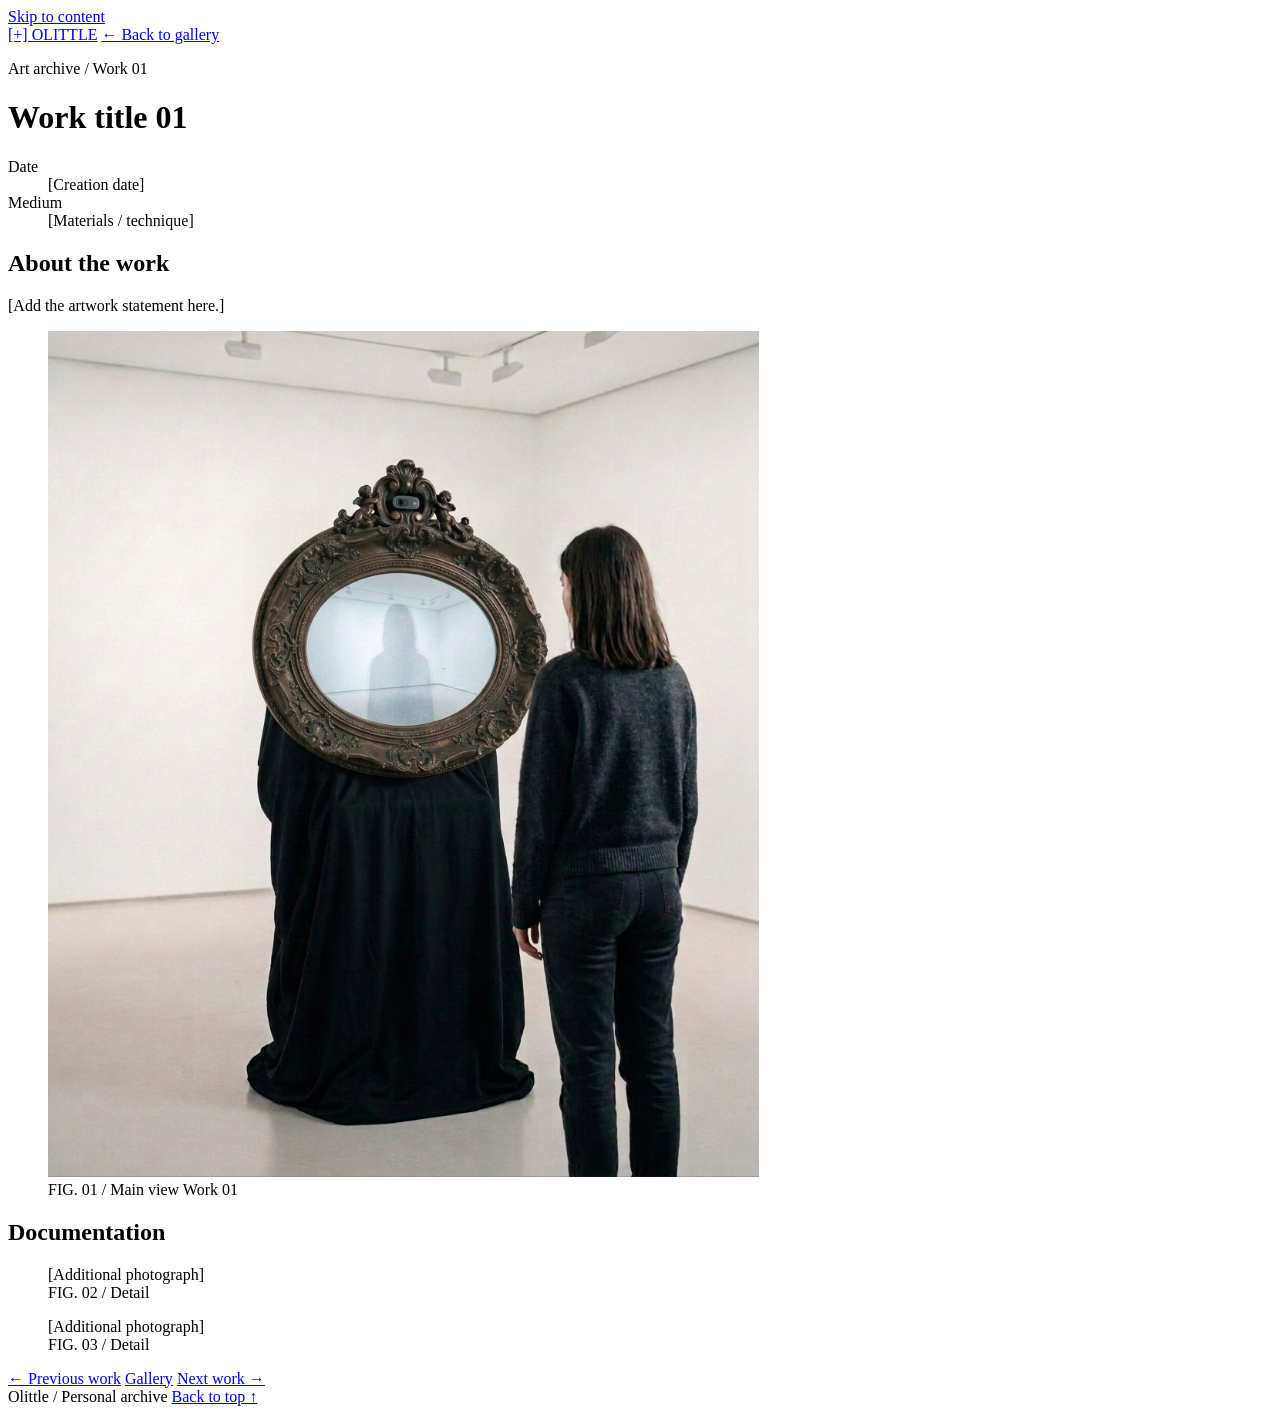
==== projects/work-01.html @ fb34ba58 "Create work-01.html" ====
<!doctype html>
<html lang="en">
<head>
  <meta charset="utf-8">
  <meta name="viewport" content="width=device-width, initial-scale=1">
  <meta name="theme-color" content="#111510">
  <!-- Replace the title and description when adding the artwork. -->
  <meta name="description" content="Work 01 — artwork documentation in the Olittle archive.">
  <title>Work title 01 / Olittle</title>
  <link rel="stylesheet" href="artwork.css">
</head>
<body id="top">
  <a class="skip-link" href="#main">Skip to content</a>
  <header class="site-header">
    <div class="container header-inner">
      <a class="brand" href="../index.html">[+] OLITTLE</a>
      <a class="back-link" href="../index.html#gallery-title">← Back to gallery</a>
    </div>
  </header>
  <main id="main" class="container">
    <header class="intro">
      <p class="eyebrow">Art archive / Work 01</p>
      <h1>Work title 01</h1>
    </header>
    <section class="overview" aria-label="Artwork information">
      <dl class="metadata">
        <div>
          <dt>Date</dt>
          <!-- Example: <dd><time datetime="2026-10">October 2026</time></dd> -->
          <dd class="placeholder">[Creation date]</dd>
        </div>
        <div>
          <dt>Medium</dt>
          <dd class="placeholder">[Materials / technique]</dd>
        </div>
        <!-- Optional:
        <div><dt>Dimensions</dt><dd>[Dimensions]</dd></div>
        -->
      </dl>
      <div>
        <h2 class="section-label">About the work</h2>
        <div class="statement">
          <p class="placeholder">[Add the artwork statement here.]</p>
          <!-- Add further paragraphs with <p>Your text.</p> -->
        </div>
      </div>
    </section>
    <figure>
      <div class="photo-frame">
        <a class="photo-link" href="../assets/art/work-01-cover.png" aria-label="Open the main artwork photograph">
          <img src="../assets/art/work-01-cover.png" alt="Main photograph of Work 01; replace with an accurate description" fetchpriority="high" decoding="async">
        </a>
      </div>
      <figcaption class="caption">
        <span>FIG. 01 / Main view</span>
        <span>Work 01</span>
      </figcaption>
    </figure>
    <section class="documentation" aria-labelledby="documentation-title">
      <h2 id="documentation-title" class="section-label">Documentation</h2>
      <div class="photo-grid">
        <figure>
          <!-- Replace the placeholder div with:
          <div class="photo-frame">
            <a class="photo-link" href="../assets/art/work-01-detail-01.jpg">
              <img src="../assets/art/work-01-detail-01.jpg"
                   alt="Describe the detail shown" loading="lazy" decoding="async">
            </a>
          </div>
          -->
          <div class="photo-placeholder">[Additional photograph]</div>
          <figcaption class="caption"><span>FIG. 02 / Detail</span></figcaption>
        </figure>
        <figure>
          <!-- Replace the placeholder div with:
          <div class="photo-frame">
            <a class="photo-link" href="../assets/art/work-01-detail-02.jpg">
              <img src="../assets/art/work-01-detail-02.jpg"
                   alt="Describe the second view" loading="lazy" decoding="async">
            </a>
          </div>
          -->
          <div class="photo-placeholder">[Additional photograph]</div>
          <figcaption class="caption"><span>FIG. 03 / Detail</span></figcaption>
        </figure>
      </div>
    </section>
    <nav class="work-nav" aria-label="Artwork navigation">
      <a href="work-03.html">← Previous work</a>
      <a href="../index.html#gallery-title">Gallery</a>
      <a href="work-02.html">Next work →</a>
    </nav>
  </main>
  <footer class="site-footer">
    <div class="container footer-inner">
      <span>Olittle / Personal archive</span>
      <a href="#top">Back to top ↑</a>
    </div>
  </footer>
</body>
</html>
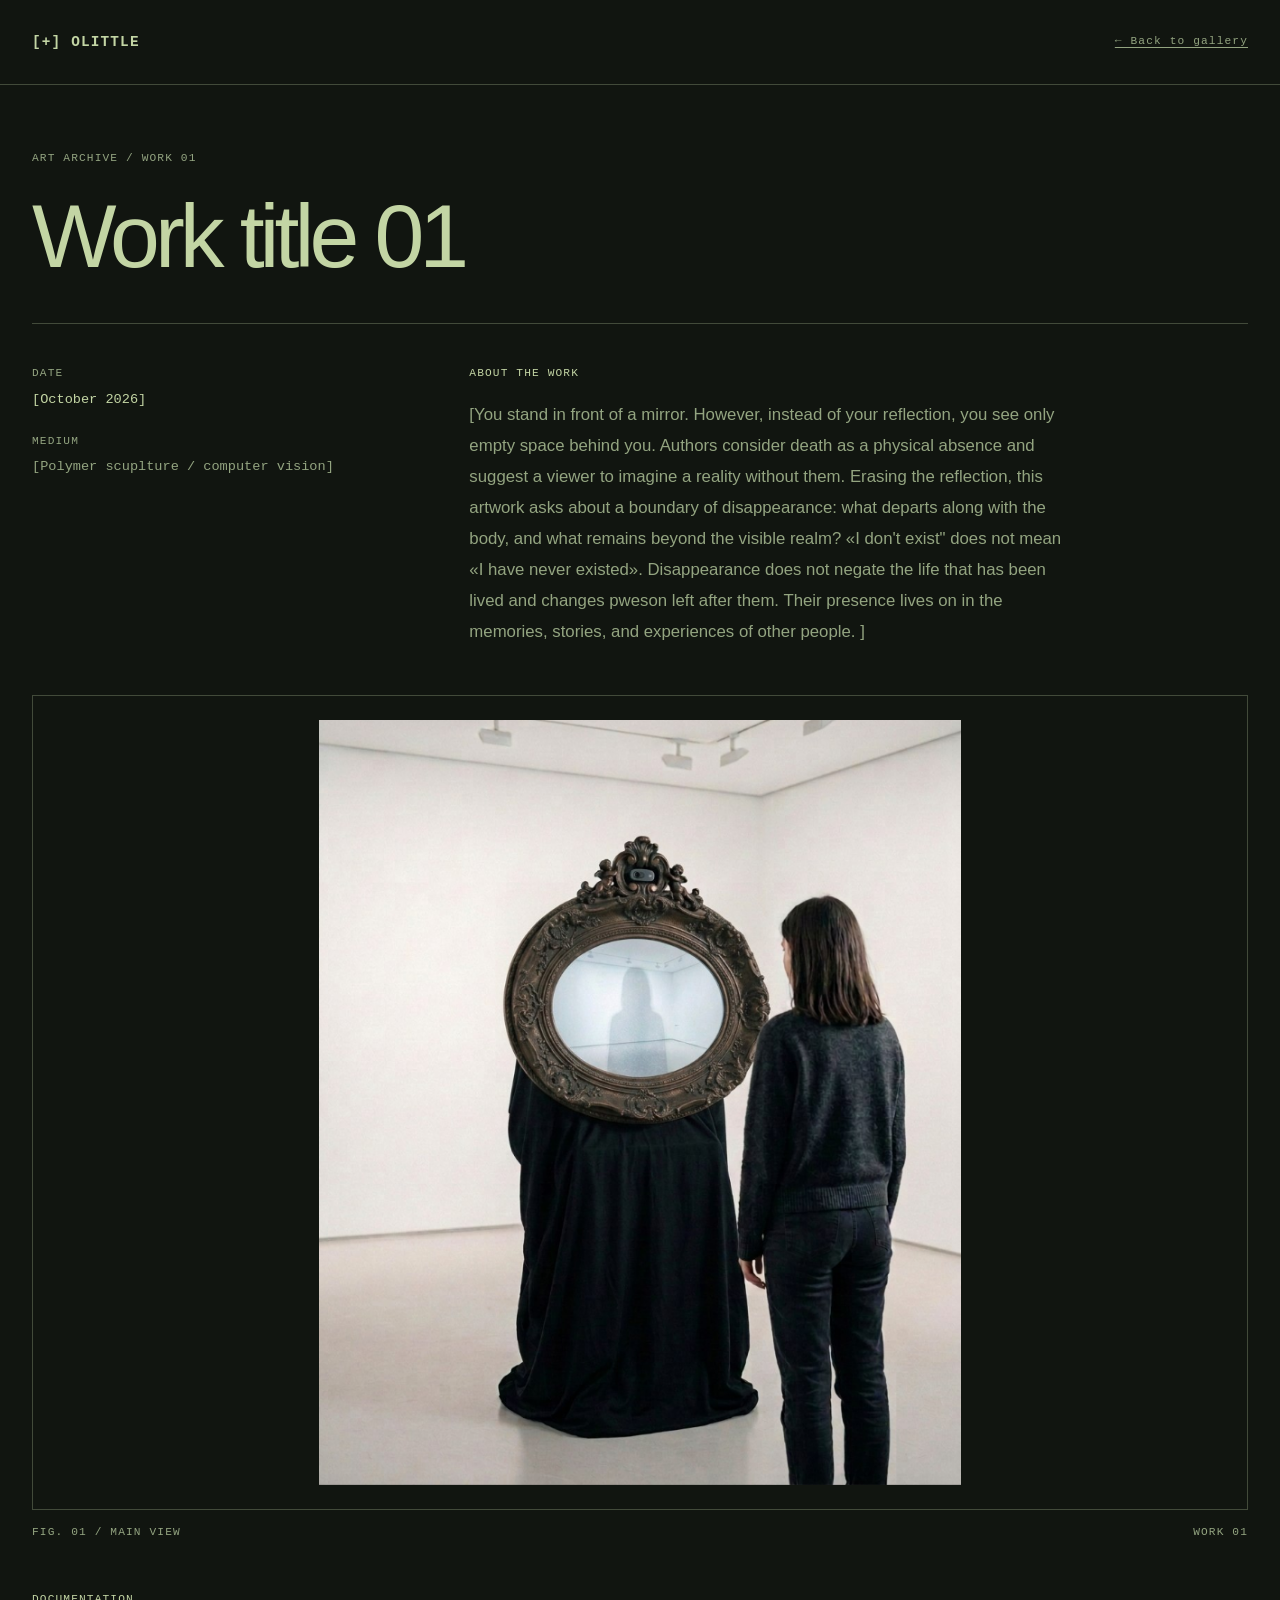
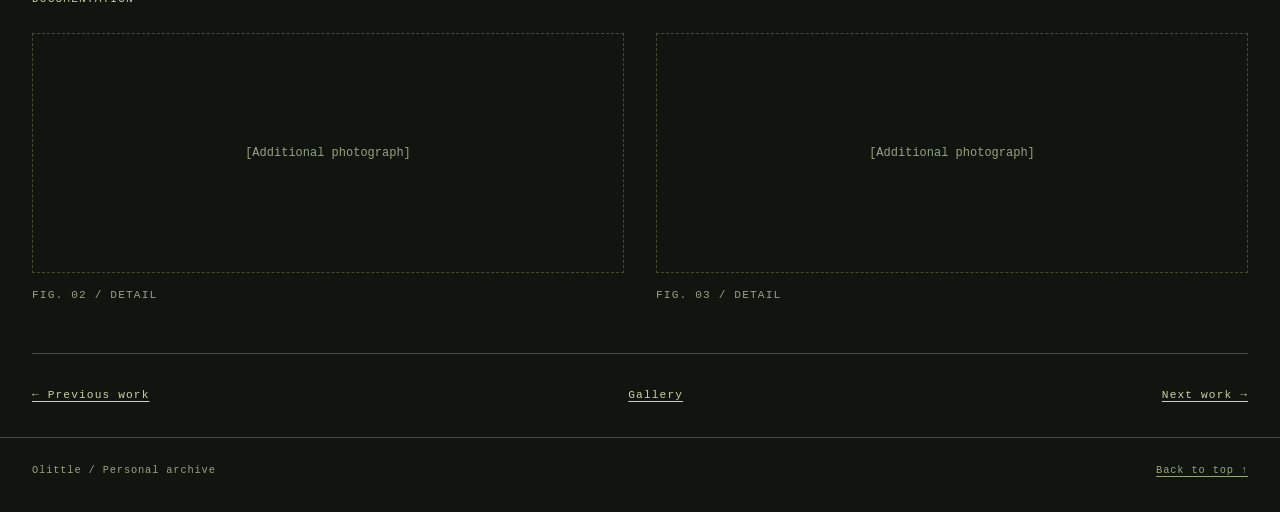
==== commit 1916ed95: "Update work-01.html" ====
--- a/projects/work-01.html
+++ b/projects/work-01.html
@@ -6,7 +6,7 @@
   <meta name="theme-color" content="#111510">
   <!-- Replace the title and description when adding the artwork. -->
   <meta name="description" content="Work 01 — artwork documentation in the Olittle archive.">
-  <title>Work title 01 / Olittle</title>
+  <title>The world without me / Anastasiia Murzina, Albina Rakhimova</title>
   <link rel="stylesheet" href="artwork.css">
 </head>
 <body id="top">
@@ -26,21 +26,21 @@
       <dl class="metadata">
         <div>
           <dt>Date</dt>
-          <!-- Example: <dd><time datetime="2026-10">October 2026</time></dd> -->
-          <dd class="placeholder">[Creation date]</dd>
+          <dd><time datetime="2026-10">[October 2026]</time></dd>
         </div>
         <div>
           <dt>Medium</dt>
-          <dd class="placeholder">[Materials / technique]</dd>
+          <dd class="placeholder">[Polymer scuplture / computer vision]</dd>
         </div>
-        <!-- Optional:
-        <div><dt>Dimensions</dt><dd>[Dimensions]</dd></div>
-        -->
       </dl>
       <div>
         <h2 class="section-label">About the work</h2>
         <div class="statement">
-          <p class="placeholder">[Add the artwork statement here.]</p>
+          <p class="placeholder">[You stand in front of a mirror. However, instead of your reflection, you see only empty space behind you. 
+Authors consider death as a physical absence and suggest a viewer to imagine a reality without them. Erasing the reflection, this artwork asks about a boundary of 
+disappearance: what departs along with the body, and what remains beyond the visible realm?
+«I don't exist" does not mean «I have never existed». Disappearance does not negate the life that has been lived and changes pweson left after them. Their presence lives on in the memories, stories, and experiences of other people.
+]</p>
           <!-- Add further paragraphs with <p>Your text.</p> -->
         </div>
       </div>
--- a/projects/artwork.css
+++ b/projects/artwork.css
@@ -0,0 +1,3 @@
+/* Shared artwork-page styles */
+:root{color-scheme:dark;--bg:#111510;--fg:#c3d5a4;--muted:#93a480;--line:rgba(195,213,164,.28);--width:1240px;--mono:"Courier New",Courier,monospace;--sans:Arial,Helvetica,sans-serif}
+*{box-sizing:border-box}html{scroll-behavior:smooth}body{margin:0;background:var(--bg);color:var(--fg);font:1rem/1.7 var(--mono)}::selection{background:var(--fg);color:var(--bg)}a{color:inherit;text-underline-offset:.3em}a:focus-visible{outline:2px solid var(--fg);outline-offset:5px}img{display:block;max-width:100%}h1,h2,p,figure,dl,dd{margin:0}.container{width:min(calc(100% - 4rem),var(--width));margin-inline:auto}.skip-link{position:absolute;left:1rem;top:-6rem;padding:.7rem;background:var(--fg);color:var(--bg)}.skip-link:focus{top:1rem}.site-header{border-bottom:1px solid var(--line)}.header-inner{min-height:84px;display:flex;justify-content:space-between;align-items:center;gap:1.5rem}.brand{font-size:.9rem;font-weight:bold;letter-spacing:.08em;text-decoration:none}.back-link,.eyebrow,.caption,.section-label,.metadata dt,.work-nav{font-size:.7rem;letter-spacing:.1em}.back-link,.eyebrow,.metadata dt,.caption{color:var(--muted)}.intro{padding:4rem 0 2.5rem}.eyebrow{text-transform:uppercase;margin-bottom:1.3rem}h1{font:400 clamp(2.8rem,7vw,6.5rem)/1.05 var(--sans);letter-spacing:-.055em;overflow-wrap:anywhere}.overview{display:grid;grid-template-columns:1fr 2fr;gap:3rem;padding:2.5rem 0 3rem;border-top:1px solid var(--line)}.metadata{display:grid;gap:1.3rem;align-content:start}.metadata dt{text-transform:uppercase;margin-bottom:.3rem}.metadata dd{font-size:.85rem}.section-label{font-weight:normal;text-transform:uppercase;margin-bottom:1rem}.statement{max-width:65ch;font-family:var(--sans);font-size:1.05rem;line-height:1.85}.statement p+p{margin-top:1rem}.placeholder{color:var(--muted)}.photo-link{display:block}.photo-link:focus-visible{outline-offset:7px}.photo-frame{border:1px solid var(--line);padding:clamp(.5rem,2vw,1.5rem)}.photo-frame img{width:100%;height:auto;max-height:85vh;object-fit:contain}.caption{display:flex;justify-content:space-between;gap:1rem;margin-top:.8rem;text-transform:uppercase}.documentation{padding:3rem 0}.photo-grid{display:grid;grid-template-columns:repeat(2,minmax(0,1fr));gap:2rem;margin-top:1.5rem}.photo-placeholder{min-height:240px;border:1px dashed var(--line);display:grid;place-items:center;text-align:center;padding:1rem;color:var(--muted);font-size:.75rem}.work-nav{display:flex;justify-content:space-between;flex-wrap:wrap;gap:1rem;padding:2rem 0;border-top:1px solid var(--line)}.site-footer{border-top:1px solid var(--line);padding:1.5rem 0 2rem;color:var(--muted);font-size:.65rem;letter-spacing:.08em}.footer-inner{display:flex;justify-content:space-between;gap:1rem;flex-wrap:wrap}@media(max-width:680px){.container{width:calc(100% - 2rem)}.header-inner{min-height:100px;align-items:flex-start;justify-content:center;flex-direction:column;gap:.5rem}.intro{padding-top:2.5rem}.overview{grid-template-columns:1fr;gap:2rem}.metadata{grid-template-columns:1fr 1fr}.photo-grid{grid-template-columns:1fr}.caption{font-size:.6rem}.statement{font-size:1rem}}@media(prefers-reduced-motion:reduce){html{scroll-behavior:auto}}
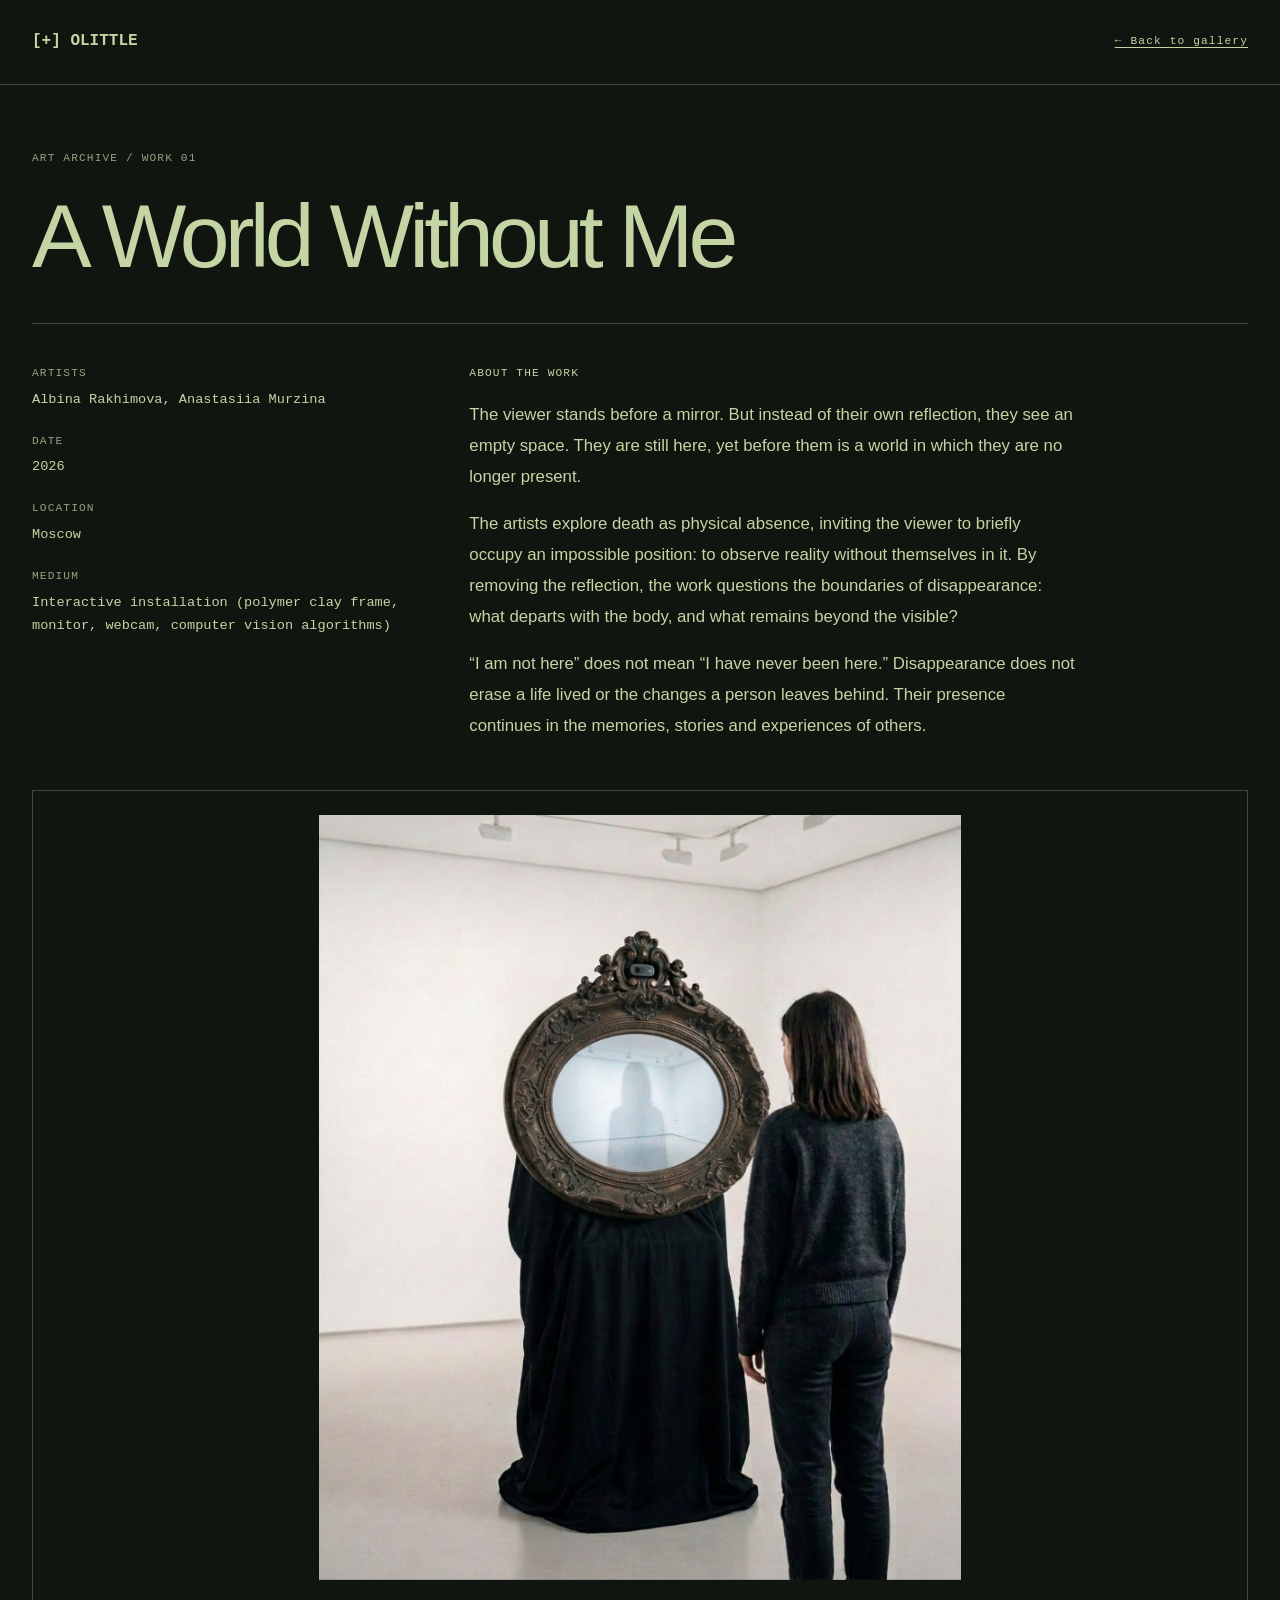
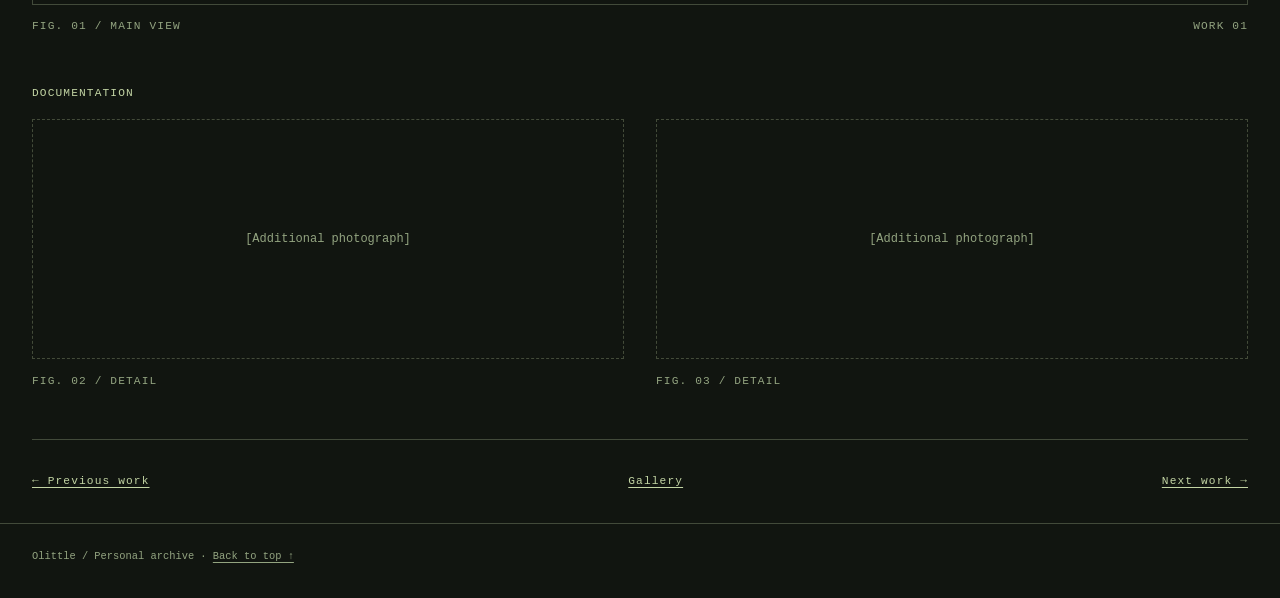
==== commit d7d12a24: "Update work-01.html" ====
--- a/projects/work-01.html
+++ b/projects/work-01.html
@@ -1,101 +1,44 @@
 <!doctype html>
 <html lang="en">
 <head>
-  <meta charset="utf-8">
-  <meta name="viewport" content="width=device-width, initial-scale=1">
-  <meta name="theme-color" content="#111510">
-  <!-- Replace the title and description when adding the artwork. -->
-  <meta name="description" content="Work 01 — artwork documentation in the Olittle archive.">
-  <title>The world without me / Anastasiia Murzina, Albina Rakhimova</title>
-  <link rel="stylesheet" href="artwork.css">
+<meta charset="utf-8">
+<meta name="viewport" content="width=device-width, initial-scale=1">
+<meta name="theme-color" content="#111510">
+<meta name="description" content="A World Without Me — an interactive installation, Moscow, 2026.">
+<title>A World Without Me / Olittle</title>
+<style>
+:root{color-scheme:dark;--bg:#111510;--fg:#c3d5a4;--muted:#93a480;--line:rgba(195,213,164,.28)}*{box-sizing:border-box}body{margin:0;background:var(--bg);color:var(--fg);font:1rem/1.7 "Courier New",monospace}a{color:inherit;text-underline-offset:.3em}a:focus-visible{outline:2px solid var(--fg);outline-offset:5px}img{display:block;max-width:100%}h1,h2,p,figure,dl,dd{margin:0}.container{width:min(calc(100% - 4rem),1240px);margin-inline:auto}.site-header{border-bottom:1px solid var(--line)}.header-inner{min-height:84px;display:flex;justify-content:space-between;align-items:center;gap:1rem}.brand{font-weight:bold;text-decoration:none}.back-link,.eyebrow,.caption,.section-label,dt,.work-nav{font-size:.7rem;letter-spacing:.1em}.eyebrow,dt,.caption{color:var(--muted)}.intro{padding:4rem 0 2.5rem}.eyebrow{text-transform:uppercase;margin-bottom:1.3rem}h1{font:400 clamp(2.8rem,7vw,6.5rem)/1.05 Arial,sans-serif;letter-spacing:-.055em;overflow-wrap:anywhere}.overview{display:grid;grid-template-columns:1fr 2fr;gap:3rem;padding:2.5rem 0 3rem;border-top:1px solid var(--line)}.metadata{display:grid;gap:1.3rem;align-content:start}dt{text-transform:uppercase;margin-bottom:.3rem}dd{font-size:.85rem;overflow-wrap:anywhere}.section-label{font-weight:normal;text-transform:uppercase;margin-bottom:1rem}.statement{max-width:65ch;font:1.05rem/1.85 Arial,sans-serif}.statement p+p{margin-top:1rem}.photo-frame{border:1px solid var(--line);padding:clamp(.5rem,2vw,1.5rem)}.photo-frame img{width:100%;height:auto;max-height:85vh;object-fit:contain}.caption{display:flex;justify-content:space-between;gap:1rem;margin-top:.8rem;text-transform:uppercase}.documentation{padding:3rem 0}.photo-grid{display:grid;grid-template-columns:repeat(2,minmax(0,1fr));gap:2rem}.photo-placeholder{min-height:240px;border:1px dashed var(--line);display:grid;place-items:center;text-align:center;padding:1rem;color:var(--muted);font-size:.75rem}.work-nav{display:flex;justify-content:space-between;flex-wrap:wrap;gap:1rem;padding:2rem 0;border-top:1px solid var(--line)}footer{border-top:1px solid var(--line);padding:1.5rem 0 2rem;color:var(--muted);font-size:.65rem}.skip-link{position:absolute;top:-6rem;left:1rem;background:var(--fg);color:var(--bg);padding:.7rem}.skip-link:focus{top:1rem}@media(max-width:680px){.container{width:calc(100% - 2rem)}.header-inner{min-height:100px;align-items:flex-start;justify-content:center;flex-direction:column}.overview{grid-template-columns:1fr;gap:2rem}.photo-grid{grid-template-columns:1fr}.intro{padding-top:2.5rem}}
+</style>
 </head>
 <body id="top">
-  <a class="skip-link" href="#main">Skip to content</a>
-  <header class="site-header">
-    <div class="container header-inner">
-      <a class="brand" href="../index.html">[+] OLITTLE</a>
-      <a class="back-link" href="../index.html#gallery-title">← Back to gallery</a>
-    </div>
-  </header>
-  <main id="main" class="container">
-    <header class="intro">
-      <p class="eyebrow">Art archive / Work 01</p>
-      <h1>Work title 01</h1>
-    </header>
-    <section class="overview" aria-label="Artwork information">
-      <dl class="metadata">
-        <div>
-          <dt>Date</dt>
-          <dd><time datetime="2026-10">[October 2026]</time></dd>
-        </div>
-        <div>
-          <dt>Medium</dt>
-          <dd class="placeholder">[Polymer scuplture / computer vision]</dd>
-        </div>
-      </dl>
-      <div>
-        <h2 class="section-label">About the work</h2>
-        <div class="statement">
-          <p class="placeholder">[You stand in front of a mirror. However, instead of your reflection, you see only empty space behind you. 
-Authors consider death as a physical absence and suggest a viewer to imagine a reality without them. Erasing the reflection, this artwork asks about a boundary of 
-disappearance: what departs along with the body, and what remains beyond the visible realm?
-«I don't exist" does not mean «I have never existed». Disappearance does not negate the life that has been lived and changes pweson left after them. Their presence lives on in the memories, stories, and experiences of other people.
-]</p>
-          <!-- Add further paragraphs with <p>Your text.</p> -->
-        </div>
-      </div>
-    </section>
-    <figure>
-      <div class="photo-frame">
-        <a class="photo-link" href="../assets/art/work-01-cover.png" aria-label="Open the main artwork photograph">
-          <img src="../assets/art/work-01-cover.png" alt="Main photograph of Work 01; replace with an accurate description" fetchpriority="high" decoding="async">
-        </a>
-      </div>
-      <figcaption class="caption">
-        <span>FIG. 01 / Main view</span>
-        <span>Work 01</span>
-      </figcaption>
-    </figure>
-    <section class="documentation" aria-labelledby="documentation-title">
-      <h2 id="documentation-title" class="section-label">Documentation</h2>
-      <div class="photo-grid">
-        <figure>
-          <!-- Replace the placeholder div with:
-          <div class="photo-frame">
-            <a class="photo-link" href="../assets/art/work-01-detail-01.jpg">
-              <img src="../assets/art/work-01-detail-01.jpg"
-                   alt="Describe the detail shown" loading="lazy" decoding="async">
-            </a>
-          </div>
-          -->
-          <div class="photo-placeholder">[Additional photograph]</div>
-          <figcaption class="caption"><span>FIG. 02 / Detail</span></figcaption>
-        </figure>
-        <figure>
-          <!-- Replace the placeholder div with:
-          <div class="photo-frame">
-            <a class="photo-link" href="../assets/art/work-01-detail-02.jpg">
-              <img src="../assets/art/work-01-detail-02.jpg"
-                   alt="Describe the second view" loading="lazy" decoding="async">
-            </a>
-          </div>
-          -->
-          <div class="photo-placeholder">[Additional photograph]</div>
-          <figcaption class="caption"><span>FIG. 03 / Detail</span></figcaption>
-        </figure>
-      </div>
-    </section>
-    <nav class="work-nav" aria-label="Artwork navigation">
-      <a href="work-03.html">← Previous work</a>
-      <a href="../index.html#gallery-title">Gallery</a>
-      <a href="work-02.html">Next work →</a>
-    </nav>
-  </main>
-  <footer class="site-footer">
-    <div class="container footer-inner">
-      <span>Olittle / Personal archive</span>
-      <a href="#top">Back to top ↑</a>
-    </div>
-  </footer>
-</body>
-</html>
+<a class="skip-link" href="#main">Skip to content</a>
+<header class="site-header"><div class="container header-inner"><a class="brand" href="../index.html">[+] OLITTLE</a><a class="back-link" href="../index.html#gallery-title">← Back to gallery</a></div></header>
+<main class="container" id="main">
+<header class="intro"><p class="eyebrow">Art archive / Work 01</p><h1>A World Without Me</h1></header>
+<section class="overview" aria-label="Artwork information">
+<dl class="metadata">
+<div><dt>Artists</dt><dd>Albina Rakhimova, Anastasiia Murzina</dd></div>
+<div><dt>Date</dt><dd><time datetime="2026">2026</time></dd></div>
+<div><dt>Location</dt><dd>Moscow</dd></div>
+<div><dt>Medium</dt><dd>Interactive installation (polymer clay frame, monitor, webcam, computer vision algorithms)</dd></div>
+</dl>
+<div><h2 class="section-label">About the work</h2><div class="statement"><p>The viewer stands before a mirror. But instead of their own reflection, they see an empty space. They are still here, yet before them is a world in which they are no longer present.</p>
+<p>The artists explore death as physical absence, inviting the viewer to briefly occupy an impossible position: to observe reality without themselves in it. By removing the reflection, the work questions the boundaries of disappearance: what departs with the body, and what remains beyond the visible?</p>
+<p>“I am not here” does not mean “I have never been here.” Disappearance does not erase a life lived or the changes a person leaves behind. Their presence continues in the memories, stories and experiences of others.</p></div></div>
+</section>
+<figure><div class="photo-frame"><a href="../assets/art/work-01-cover.png" aria-label="Open the main artwork photograph"><img src="../assets/art/work-01-cover.png" alt="A World Without Me — installation view" fetchpriority="high" decoding="async"></a></div><figcaption class="caption"><span>FIG. 01 / Main view</span><span>Work 01</span></figcaption></figure>
+<section class="documentation" aria-labelledby="documentation-title"><h2 id="documentation-title" class="section-label">Documentation</h2><div class="photo-grid"><figure>
+<!-- Replace the placeholder below after uploading the photograph:
+<div class="photo-frame"><a href="../assets/art/work-01-detail-01.jpg"><img src="../assets/art/work-01-detail-01.jpg" alt="Describe the photograph" loading="lazy" decoding="async"></a></div>
+-->
+<div class="photo-placeholder">[Additional photograph]</div>
+<figcaption class="caption">FIG. 02 / Detail</figcaption></figure><figure>
+<!-- Replace the placeholder below after uploading the photograph:
+<div class="photo-frame"><a href="../assets/art/work-01-detail-02.jpg"><img src="../assets/art/work-01-detail-02.jpg" alt="Describe the photograph" loading="lazy" decoding="async"></a></div>
+-->
+<div class="photo-placeholder">[Additional photograph]</div>
+<figcaption class="caption">FIG. 03 / Detail</figcaption></figure></div></section>
+<nav class="work-nav" aria-label="Artwork navigation"><a href="work-03.html">← Previous work</a><a href="../index.html#gallery-title">Gallery</a><a href="work-02.html">Next work →</a></nav>
+</main>
+<footer><div class="container">Olittle / Personal archive · <a href="#top">Back to top ↑</a></div></footer>
+</body></html>
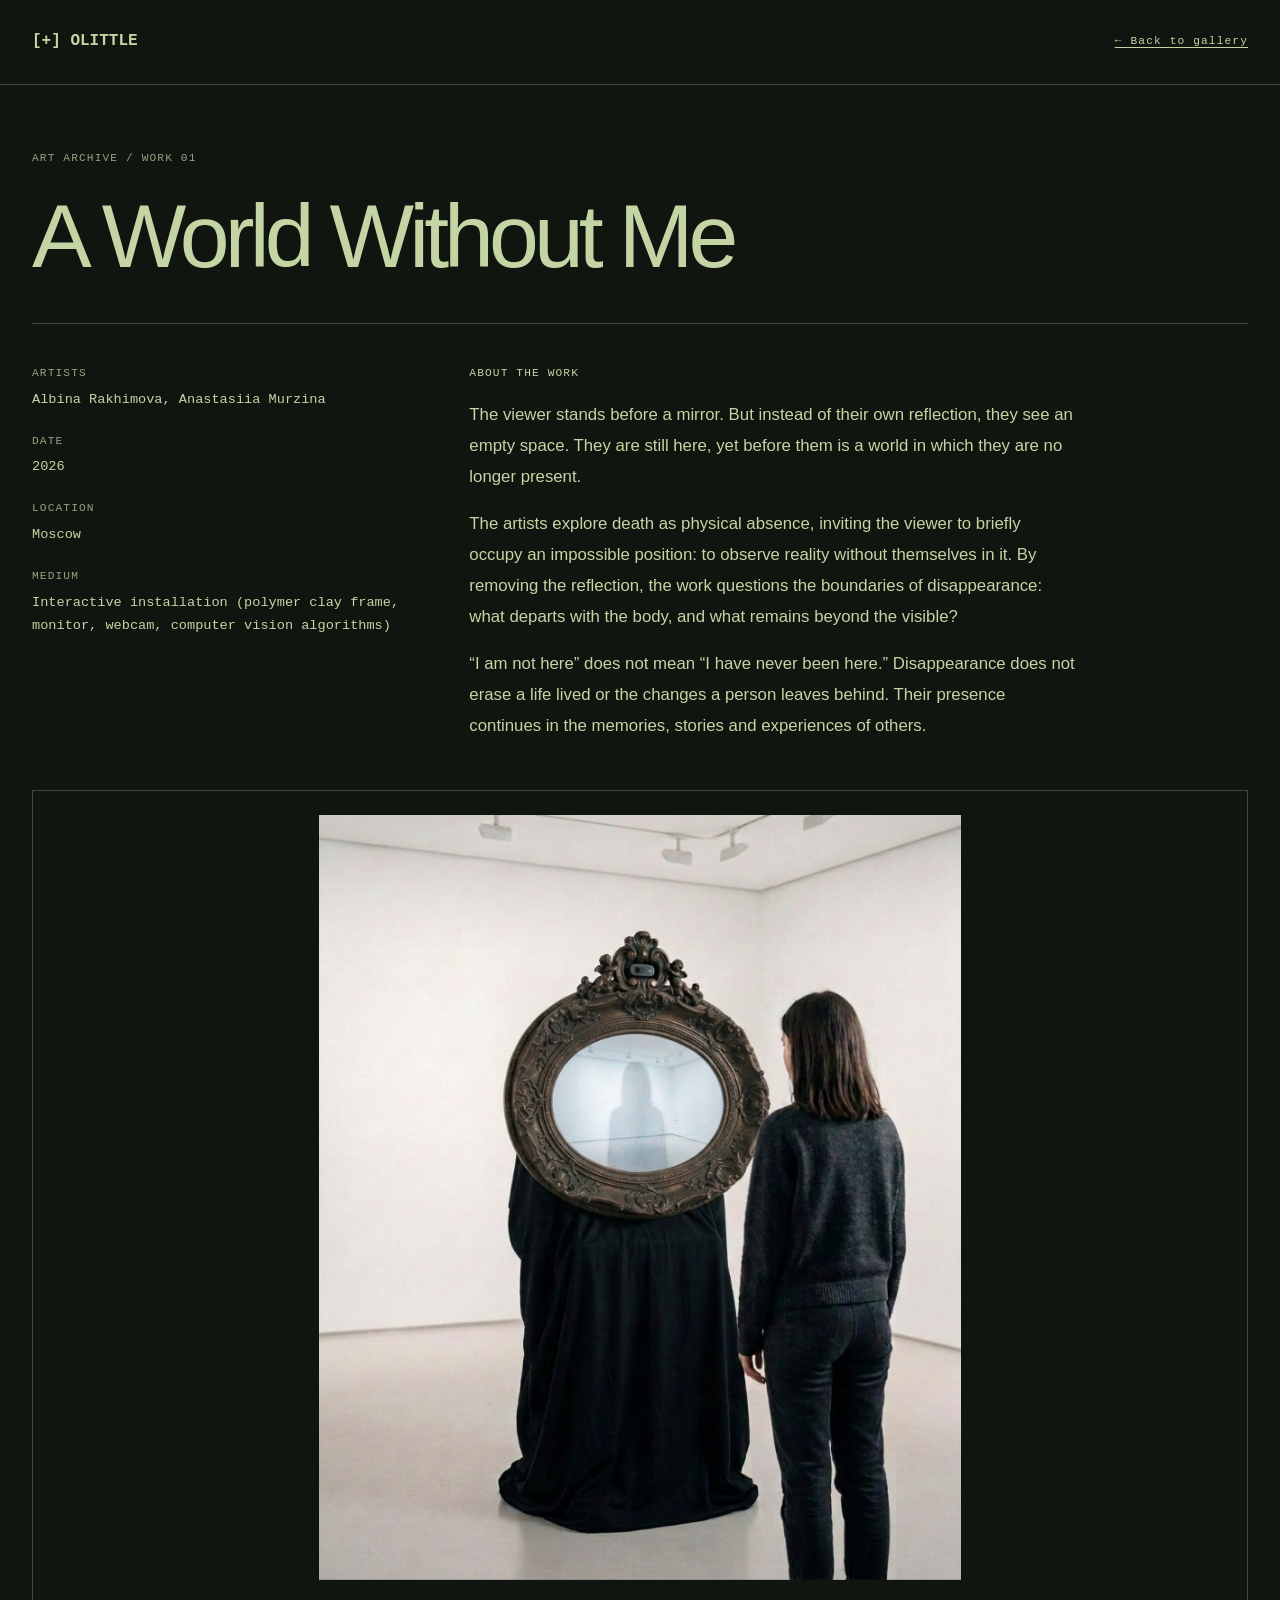
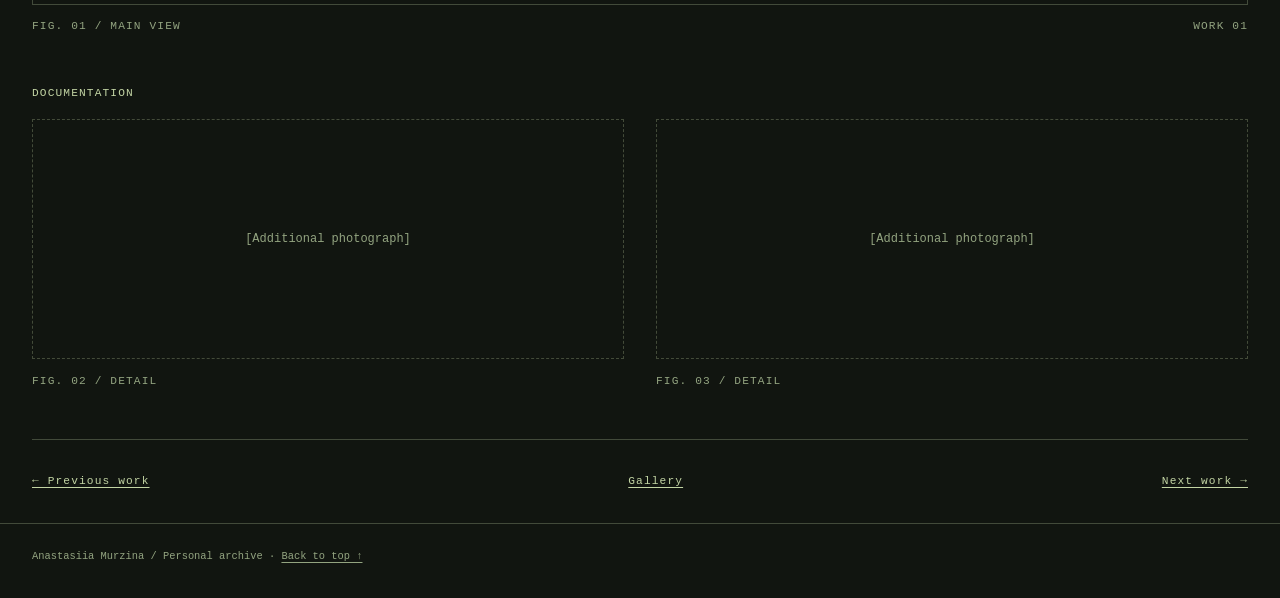
==== commit 530c5a28: "Update work-01.html" ====
--- a/projects/work-01.html
+++ b/projects/work-01.html
@@ -5,7 +5,7 @@
 <meta name="viewport" content="width=device-width, initial-scale=1">
 <meta name="theme-color" content="#111510">
 <meta name="description" content="A World Without Me — an interactive installation, Moscow, 2026.">
-<title>A World Without Me / Olittle</title>
+<title>A World Without Me / Anastasiia Murzina</title>
 <style>
 :root{color-scheme:dark;--bg:#111510;--fg:#c3d5a4;--muted:#93a480;--line:rgba(195,213,164,.28)}*{box-sizing:border-box}body{margin:0;background:var(--bg);color:var(--fg);font:1rem/1.7 "Courier New",monospace}a{color:inherit;text-underline-offset:.3em}a:focus-visible{outline:2px solid var(--fg);outline-offset:5px}img{display:block;max-width:100%}h1,h2,p,figure,dl,dd{margin:0}.container{width:min(calc(100% - 4rem),1240px);margin-inline:auto}.site-header{border-bottom:1px solid var(--line)}.header-inner{min-height:84px;display:flex;justify-content:space-between;align-items:center;gap:1rem}.brand{font-weight:bold;text-decoration:none}.back-link,.eyebrow,.caption,.section-label,dt,.work-nav{font-size:.7rem;letter-spacing:.1em}.eyebrow,dt,.caption{color:var(--muted)}.intro{padding:4rem 0 2.5rem}.eyebrow{text-transform:uppercase;margin-bottom:1.3rem}h1{font:400 clamp(2.8rem,7vw,6.5rem)/1.05 Arial,sans-serif;letter-spacing:-.055em;overflow-wrap:anywhere}.overview{display:grid;grid-template-columns:1fr 2fr;gap:3rem;padding:2.5rem 0 3rem;border-top:1px solid var(--line)}.metadata{display:grid;gap:1.3rem;align-content:start}dt{text-transform:uppercase;margin-bottom:.3rem}dd{font-size:.85rem;overflow-wrap:anywhere}.section-label{font-weight:normal;text-transform:uppercase;margin-bottom:1rem}.statement{max-width:65ch;font:1.05rem/1.85 Arial,sans-serif}.statement p+p{margin-top:1rem}.photo-frame{border:1px solid var(--line);padding:clamp(.5rem,2vw,1.5rem)}.photo-frame img{width:100%;height:auto;max-height:85vh;object-fit:contain}.caption{display:flex;justify-content:space-between;gap:1rem;margin-top:.8rem;text-transform:uppercase}.documentation{padding:3rem 0}.photo-grid{display:grid;grid-template-columns:repeat(2,minmax(0,1fr));gap:2rem}.photo-placeholder{min-height:240px;border:1px dashed var(--line);display:grid;place-items:center;text-align:center;padding:1rem;color:var(--muted);font-size:.75rem}.work-nav{display:flex;justify-content:space-between;flex-wrap:wrap;gap:1rem;padding:2rem 0;border-top:1px solid var(--line)}footer{border-top:1px solid var(--line);padding:1.5rem 0 2rem;color:var(--muted);font-size:.65rem}.skip-link{position:absolute;top:-6rem;left:1rem;background:var(--fg);color:var(--bg);padding:.7rem}.skip-link:focus{top:1rem}@media(max-width:680px){.container{width:calc(100% - 2rem)}.header-inner{min-height:100px;align-items:flex-start;justify-content:center;flex-direction:column}.overview{grid-template-columns:1fr;gap:2rem}.photo-grid{grid-template-columns:1fr}.intro{padding-top:2.5rem}}
 </style>
@@ -40,5 +40,5 @@
 <figcaption class="caption">FIG. 03 / Detail</figcaption></figure></div></section>
 <nav class="work-nav" aria-label="Artwork navigation"><a href="work-03.html">← Previous work</a><a href="../index.html#gallery-title">Gallery</a><a href="work-02.html">Next work →</a></nav>
 </main>
-<footer><div class="container">Olittle / Personal archive · <a href="#top">Back to top ↑</a></div></footer>
+<footer><div class="container">Anastasiia Murzina / Personal archive · <a href="#top">Back to top ↑</a></div></footer>
 </body></html>
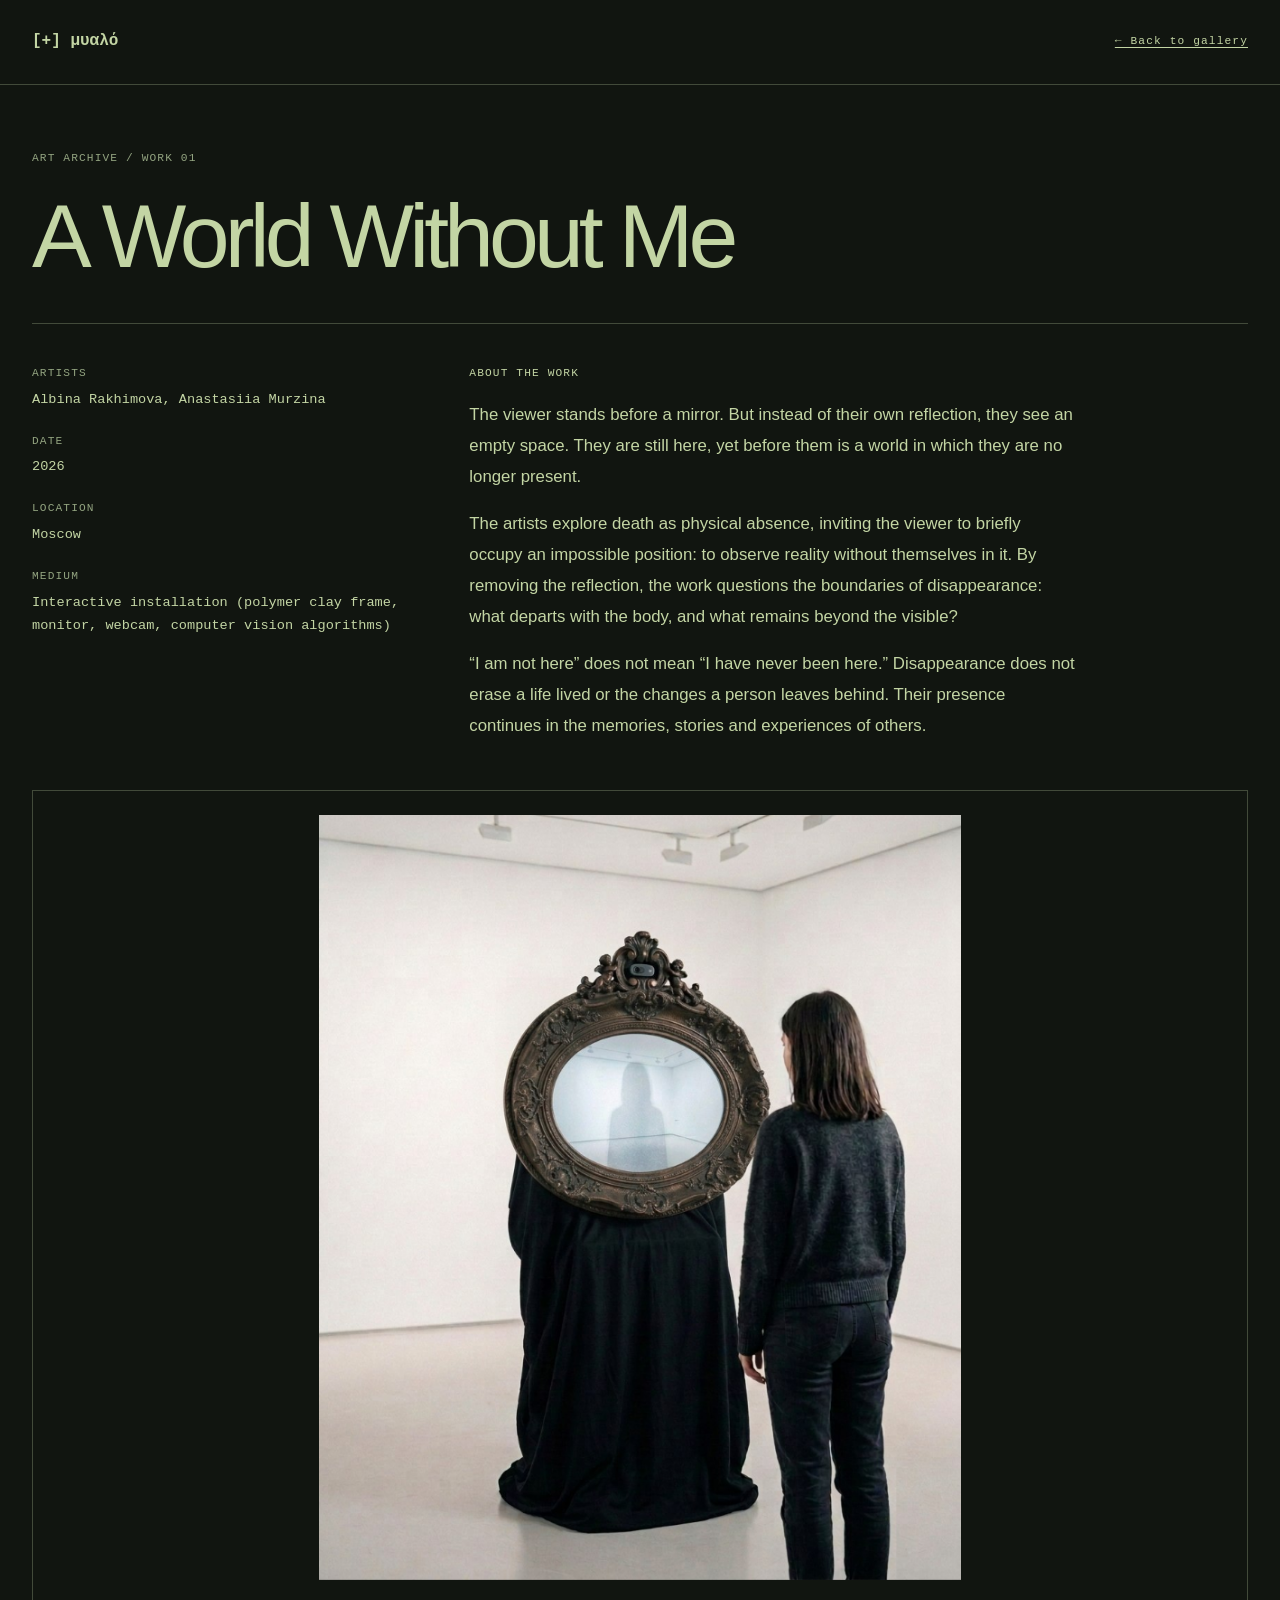
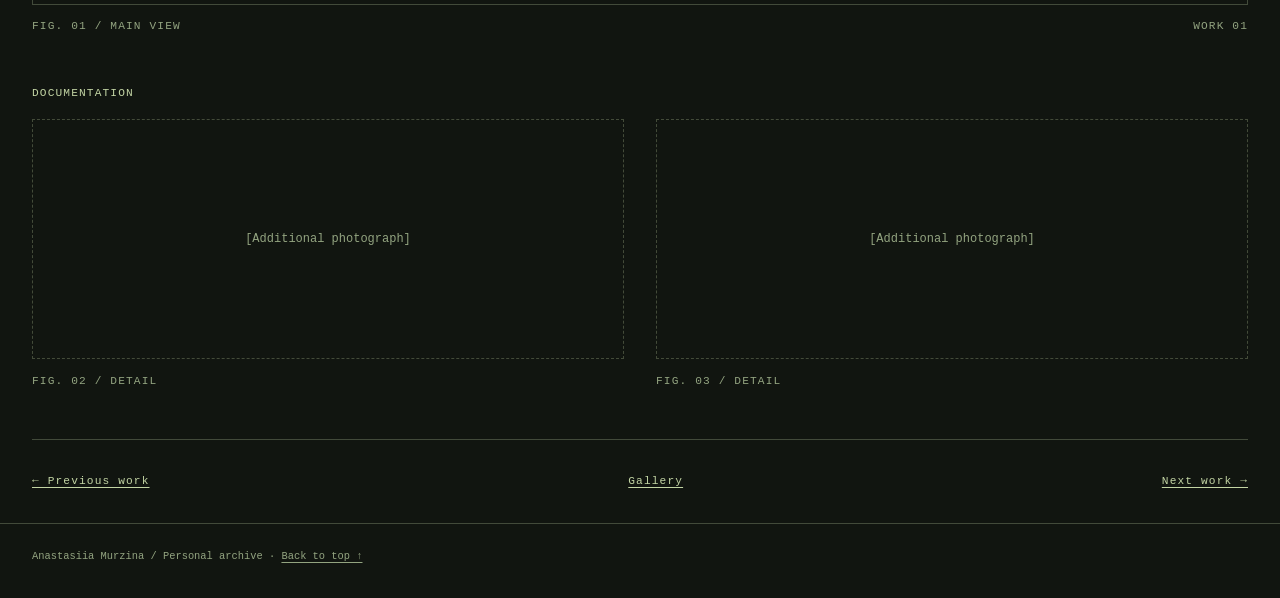
==== commit 0fa22eab: "Update work-01.html" ====
--- a/projects/work-01.html
+++ b/projects/work-01.html
@@ -12,7 +12,7 @@
 </head>
 <body id="top">
 <a class="skip-link" href="#main">Skip to content</a>
-<header class="site-header"><div class="container header-inner"><a class="brand" href="../index.html">[+] OLITTLE</a><a class="back-link" href="../index.html#gallery-title">← Back to gallery</a></div></header>
+<header class="site-header"><div class="container header-inner"><a class="brand" href="../index.html">[+] μυαλό </a><a class="back-link" href="../index.html#gallery-title">← Back to gallery</a></div></header>
 <main class="container" id="main">
 <header class="intro"><p class="eyebrow">Art archive / Work 01</p><h1>A World Without Me</h1></header>
 <section class="overview" aria-label="Artwork information">
